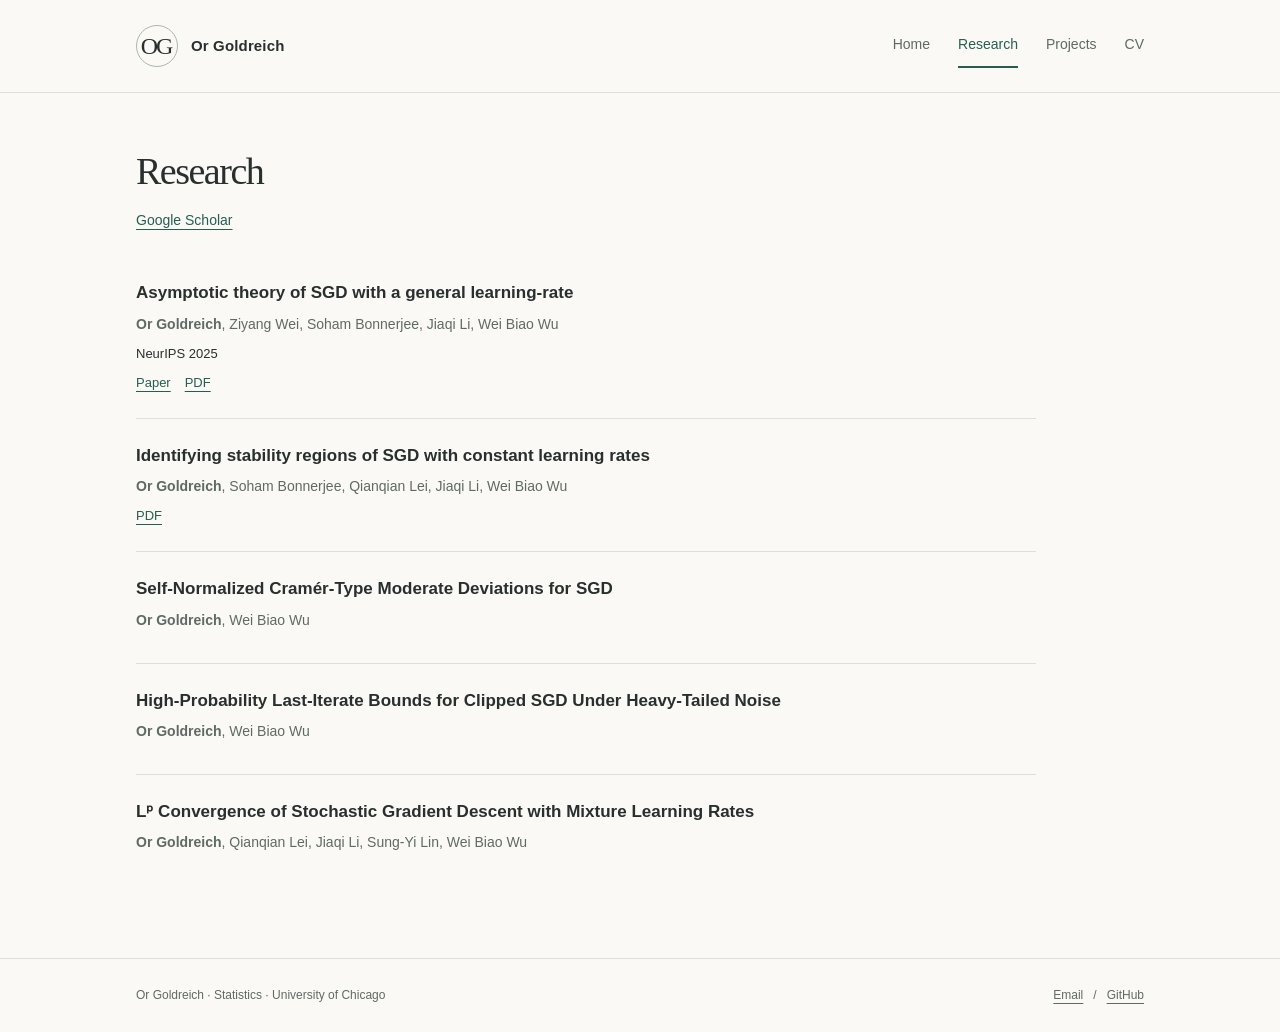
==== public/research.html @ 0536d859 "Publish Or Goldreich academic website with GitHub Pages" ====
<!doctype html>
<html lang="en"><head><meta charset="utf-8"><meta name="viewport" content="width=device-width,initial-scale=1">
<title>Research · Or Goldreich</title><meta name="description" content="Papers by Or Goldreich on stochastic gradient descent, convergence, stability and statistical theory.">
<meta name="theme-color" content="#faf9f6"><meta property="og:title" content="Research · Or Goldreich"><meta property="og:description" content="Papers by Or Goldreich on stochastic gradient descent, convergence, stability and statistical theory."><meta property="og:type" content="website">
<link rel="icon" href="assets/favicon.svg" type="image/svg+xml"><link rel="stylesheet" href="styles.css"><script src="site.js" defer></script></head>
<body><a class="skip" href="#main">Skip to content</a><header class="site-header"><div class="wrap header-inner"><a class="brand" href="index.html" aria-label="Or Goldreich home"><span class="monogram" aria-hidden="true">OG</span><span class="brand-name">Or Goldreich</span></a><nav class="nav" aria-label="Main navigation"><a href="index.html">Home</a><a href="research.html" aria-current="page">Research</a><a href="projects.html">Projects</a><a href="cv.html">CV</a></nav></div></header>
<main class="wrap" id="main"><section class="page-intro research-intro"><h1>Research</h1><p><a href="https://scholar.google.com/citations?hl=en&amp;user=-E0CAHEAAAAJ">Google Scholar</a></p></section><div class="publication-list research-list"><article class="paper"><h3>Asymptotic theory of SGD with a general learning-rate</h3><p class="authors"><strong>Or Goldreich</strong>, Ziyang Wei, Soham Bonnerjee, Jiaqi Li, Wei Biao Wu</p><p class="venue">NeurIPS 2025</p><div class="pub-links"><a href="https://proceedings.neurips.cc/paper_files/paper/2025/hash/21ad9738bb0d93eb2e9ade69ff809da0-Abstract-Conference.html">Paper</a><a href="https://proceedings.neurips.cc/paper_files/paper/2025/file/21ad9738bb0d93eb2e9ade69ff809da0-Paper-Conference.pdf">PDF</a></div></article><article class="paper"><h3>Identifying stability regions of SGD with constant learning rates</h3><p class="authors"><strong>Or Goldreich</strong>, Soham Bonnerjee, Qianqian Lei, Jiaqi Li, Wei Biao Wu</p><div class="pub-links"><a href="https://sohamb01.github.io/drafts/soham_EOS.pdf">PDF</a></div></article><article class="paper"><h3>Self-Normalized Cramér-Type Moderate Deviations for SGD</h3><p class="authors"><strong>Or Goldreich</strong>, Wei Biao Wu</p></article><article class="paper"><h3>High-Probability Last-Iterate Bounds for Clipped SGD Under Heavy-Tailed Noise</h3><p class="authors"><strong>Or Goldreich</strong>, Wei Biao Wu</p></article><article class="paper"><h3>Lᵖ Convergence of Stochastic Gradient Descent with Mixture Learning Rates</h3><p class="authors"><strong>Or Goldreich</strong>, Qianqian Lei, Jiaqi Li, Sung-Yi Lin, Wei Biao Wu</p></article></div></main><footer class="footer"><div class="wrap footer-inner"><span>Or Goldreich · Statistics · University of Chicago</span><span><a href="mailto:orgoldreich@gmail.com">Email</a> &nbsp; / &nbsp; <a href="https://github.com/Goldreich">GitHub</a></span></div></footer></body></html>
---- public/styles.css ----
:root{--paper:#faf9f6;--ink:#282f2d;--muted:#606a65;--accent:#275e50;--accent-light:#e8efe9;--rule:#dedfd7;--white:#fff;--serif:Georgia,'Times New Roman',serif;--sans:Arial,Helvetica,sans-serif}
*{box-sizing:border-box}html{scroll-behavior:smooth;scroll-padding-top:30px}body{margin:0;background:var(--paper);color:var(--ink);font:16px/1.7 var(--sans);-webkit-font-smoothing:antialiased}a{color:var(--accent);text-decoration-thickness:1px;text-underline-offset:4px}a:hover{color:#173d32}button,select{font:inherit}button,a,select,summary{-webkit-tap-highlight-color:transparent}button{cursor:pointer}a:focus-visible,button:focus-visible,select:focus-visible,summary:focus-visible{outline:3px solid #a76e29;outline-offset:5px}button:disabled{cursor:default}.skip{position:fixed;top:-100px;left:12px;z-index:20;background:var(--white);padding:10px 20px}.skip:focus{top:10px}.wrap{max-width:1080px;margin:auto;padding:0 36px}.site-header{border-bottom:1px solid var(--rule)}.header-inner{min-height:92px;display:flex;align-items:center;justify-content:space-between;gap:30px}.brand{display:flex;gap:13px;align-items:center;text-decoration:none;color:var(--ink);font-size:15px;font-weight:600;letter-spacing:.01em}.monogram{font:24px var(--serif);width:42px;height:42px;border:1px solid #acb7ae;border-radius:50%;display:grid;place-items:center;letter-spacing:-2px;padding-right:2px}.nav{display:flex;gap:28px;align-items:center}.nav a{color:var(--muted);font-size:14px;text-decoration:none;padding:9px 0;border-bottom:2px solid transparent}.nav a:hover,.nav a[aria-current=page]{color:var(--accent);border-color:var(--accent)}main{min-height:70vh}h1,h2,h3,p{margin-top:0}h1,h2,h3{font-weight:400;line-height:1.2;font-family:var(--serif)}h1{font-size:52px;letter-spacing:-1.5px;margin-bottom:22px}h2{font-size:30px;letter-spacing:-.5px;margin-bottom:16px}h3{font-size:23px;letter-spacing:-.25px;margin-bottom:12px}.eyebrow{text-transform:uppercase;font-size:11px;letter-spacing:.16em;font-weight:600;color:var(--accent);margin-bottom:18px}.intro{padding:66px 0 53px;max-width:770px}.intro h1{font-size:66px;margin-bottom:9px}.role{font-size:17px;color:var(--muted);margin-bottom:26px}.lead{font-size:18px;line-height:1.8;max-width:730px}.intro .lead{margin-bottom:15px}.intro .bio-more{color:var(--muted);max-width:710px}.link-row{display:flex;gap:22px;flex-wrap:wrap;align-items:center;font-size:14px}.intro .link-row{margin-top:24px}.arrow{font-family:var(--sans);margin-left:5px}.topics{display:flex;gap:12px 25px;flex-wrap:wrap;color:var(--muted);font-size:13px;padding-top:23px}.topics span::before{content:'·';padding-right:9px;color:var(--accent)}.section{padding:38px 0 46px;border-top:1px solid var(--rule)}.section-heading{display:flex;justify-content:space-between;align-items:baseline;gap:20px;margin-bottom:24px}.section-heading h2{margin:0}.section-heading>a{font-size:13px;white-space:nowrap}.section-number{font:12px var(--sans);letter-spacing:.08em;color:var(--muted);margin-right:18px;vertical-align:middle}.paper{padding:27px 0;border-bottom:1px solid var(--rule)}.paper:last-child{border-bottom:0;padding-bottom:0}.paper:first-child{padding-top:0}.paper h3{font-size:23px;max-width:790px;margin-bottom:10px}.paper h3 a{color:var(--ink);text-decoration:none}.paper h3 a:hover{text-decoration:underline;text-decoration-color:var(--accent)}.authors{font-size:14px;color:var(--muted);margin-bottom:8px}.venue{font-size:13px;color:var(--accent);margin-bottom:13px}.paper p.description{max-width:760px;font-size:15px;margin-bottom:15px}.badge{display:inline-block;border:1px solid #c3d2c8;background:#eef3ef;color:var(--accent);padding:2px 8px;font:11px/1.6 var(--sans);letter-spacing:.025em;margin-bottom:11px}.badge.neutral{border-color:var(--rule);background:transparent;color:var(--muted)}.project-feature{display:grid;grid-template-columns:1fr 1fr;gap:40px;align-items:start}.project-feature h3{font-size:29px;max-width:380px}.project-feature p{color:var(--muted);font-size:15px;max-width:440px}.button{display:inline-flex;align-items:center;justify-content:center;gap:12px;padding:10px 17px;border:1px solid var(--accent);font-size:13px;line-height:1.5;text-decoration:none;border-radius:2px;background:var(--accent);color:white}.button:hover{background:#1b453a;color:white}.button.secondary{color:var(--accent);background:transparent}.button.secondary:hover{background:var(--accent-light)}.button-row{display:flex;gap:12px;flex-wrap:wrap;margin:22px 0 12px}.figure-panel{background:#f0f2ed;padding:23px 25px 19px;border:1px solid #dce2d9;border-radius:3px}.figure-panel .eyebrow{font-size:10px;letter-spacing:.1em;margin-bottom:20px}.figure-caption{font-size:11px;color:var(--muted);margin:15px 0 0;line-height:1.6}.mini-row{display:grid;grid-template-columns:89px 1fr 30px;align-items:center;gap:10px;margin:13px 0;font-size:11px}.mini-row .track{height:18px}.track{position:relative;min-width:0;height:26px}.track::before{content:'';position:absolute;left:0;right:0;top:50%;height:1px;background:#d5dcd4}.interval{position:absolute;top:calc(50% - 3px);height:6px;background:#b0c4b5;border-radius:1px}.dot{position:absolute;top:calc(50% - 4px);width:8px;height:8px;background:var(--accent);border-radius:50%;transform:translateX(-50%)}.num{font-variant-numeric:tabular-nums;text-align:right}.background-note{display:grid;grid-template-columns:1fr 1fr;gap:60px}.background-note p{font-size:15px;color:var(--muted)}.footer{border-top:1px solid var(--rule);padding:26px 0;margin-top:28px;color:var(--muted);font-size:12px}.footer-inner{display:flex;justify-content:space-between;gap:20px;flex-wrap:wrap}.footer a{color:var(--muted)}.page-intro{padding:56px 0 32px;max-width:780px}.page-intro .lead{color:var(--muted);font-size:17px}.page-intro h1{font-size:48px}.filters{display:flex;gap:7px;flex-wrap:wrap;padding:0 0 28px}.filter{padding:7px 14px;border:1px solid var(--rule);border-radius:2px;background:transparent;color:var(--muted);font-size:12px}.filter[aria-pressed=true]{background:var(--accent);border-color:var(--accent);color:white}.filter:hover{border-color:var(--accent)}.publication-list{padding-bottom:45px}.result-count{font-size:12px;color:var(--muted);margin-bottom:26px}.pub-links{display:flex;gap:19px;align-items:center;font-size:13px;flex-wrap:wrap}.citation{margin-top:17px}.citation summary{font-size:12px;cursor:pointer;color:var(--muted)}.citation pre{font:12px/1.6 monospace;white-space:pre-wrap;overflow-wrap:anywhere;background:#eeefea;padding:20px;margin-top:12px}.copy{font-size:12px;padding:5px 10px;background:white;border:1px solid var(--rule);border-radius:2px;color:var(--accent)}[hidden]{display:none!important}.project-list .project-feature{padding:5px 0 36px}.small-project{display:grid;grid-template-columns:170px 1fr;gap:25px;padding:27px 0;border-top:1px solid var(--rule)}.small-project h3{font-size:23px}.small-project p{font-size:15px;color:var(--muted);margin-bottom:0}.back-link{font-size:12px;display:inline-block;margin-top:34px}.project-intro{padding-top:30px;max-width:820px}.project-intro h1{font-size:48px}.project-intro .lead{font-size:18px}.snapshot{font-size:12px;color:var(--muted);padding-left:11px;border-left:2px solid #aebfaf;margin:21px 0 0}.metrics{display:grid;grid-template-columns:repeat(4,1fr);border-block:1px solid var(--rule);margin:35px 0 40px;padding:23px 0}.metric{border-right:1px solid var(--rule);padding:0 22px}.metric:first-child{padding-left:0}.metric:last-child{border:0}.metric strong{font:32px var(--serif);display:block;margin-bottom:5px}.metric span{font-size:12px;color:var(--muted)}.project-layout{display:grid;grid-template-columns:170px minmax(0,1fr);gap:48px;padding-bottom:40px}.article-nav{font-size:12px}.article-nav p{font-weight:600;margin-bottom:10px}.article-nav a{display:block;margin:8px 0;color:var(--muted);text-decoration:none}.article-nav a:hover{color:var(--accent)}.article-section{padding:0 0 37px;margin-bottom:34px;border-bottom:1px solid var(--rule)}.article-section:last-child{border:0;margin:0;padding-bottom:0}.article-section p{font-size:15px}.article-section h2{font-size:29px}.article-section h3{font-size:20px;margin-top:23px}.chart-box{background:white;border:1px solid var(--rule);padding:23px 25px;border-radius:3px;margin-top:24px}.chart-top{display:flex;align-items:center;justify-content:space-between;gap:18px;flex-wrap:wrap;margin-bottom:18px}.chart-top h3{font:15px var(--sans);margin:0;font-weight:600}.segmented{display:flex;border:1px solid var(--rule);border-radius:3px;overflow:hidden}.segmented button{padding:5px 11px;font-size:11px;border:0;background:transparent;color:var(--muted)}.segmented button[aria-pressed=true]{color:white;background:var(--accent)}.legend{font-size:11px;color:var(--muted);display:flex;gap:16px;flex-wrap:wrap;margin:10px 0 20px}.legend-dot::before{content:'';display:inline-block;width:7px;height:7px;background:var(--accent);border-radius:50%;margin-right:7px}.legend-line::before{content:'';display:inline-block;width:16px;height:5px;background:#b0c4b5;margin-right:7px;vertical-align:middle}.chart-row{display:grid;grid-template-columns:156px minmax(0,1fr) 36px;gap:12px;align-items:center;margin:7px 0;font-size:11px}.chart-row .num{font-size:12px}.chart-ticks{display:grid;grid-template-columns:156px minmax(0,1fr) 36px;gap:12px;font-size:10px;color:var(--muted);margin-bottom:12px}.tick-track{display:flex;justify-content:space-between}.chart-labels{display:flex;justify-content:space-between;font-size:10px;letter-spacing:.03em;text-transform:uppercase;color:var(--muted);margin-bottom:14px}.chart-sort{margin-top:18px;font-size:11px;display:flex;align-items:center;gap:8px;color:var(--muted)}.chart-sort select{border:1px solid var(--rule);background:var(--paper);padding:4px 7px;border-radius:2px;font-size:11px;color:var(--ink)}.readout{font-size:12px!important;margin:16px 0 0;color:var(--muted)}.steps{padding-left:21px}.steps li{font-size:14px;padding:4px 0 8px 8px}.steps strong{font-weight:600}.evaluation{width:100%;border-collapse:collapse;font-size:13px;margin:20px 0}.evaluation td,.evaluation th{text-align:left;padding:12px 10px;border-bottom:1px solid var(--rule);font-weight:400}.evaluation th{color:var(--muted);font-size:11px}.evaluation td:first-child,.evaluation th:first-child{padding-left:0}.evaluation td:not(:first-child){font-variant-numeric:tabular-nums}.note{border-left:2px solid #bac9ba;padding:0 0 0 15px;color:var(--muted);font-size:13px!important}.limitations{padding-left:20px}.limitations li{font-size:14px;margin-bottom:12px;padding-left:3px}.source-note{font-size:11px!important;color:var(--muted);overflow-wrap:anywhere}.cv-intro{display:flex;gap:30px;align-items:flex-start;justify-content:space-between}.cv-intro h1{margin-bottom:18px}.cv-intro .button{flex-shrink:0;margin-top:35px}.timeline-row{display:grid;grid-template-columns:155px 1fr;gap:30px;padding:23px 0;border-bottom:1px solid var(--rule)}.timeline-row:last-child{border-bottom:0}.timeline-date{font-size:12px;color:var(--muted);padding-top:4px}.timeline-row h3{font-family:var(--sans);font-weight:600;font-size:16px;letter-spacing:0;margin-bottom:6px}.timeline-row p{font-size:14px;margin-bottom:7px;color:var(--muted)}.timeline-row .degree{color:var(--ink)}.skills-line{font-size:15px;color:var(--muted)}.no-js-note{font-size:12px;color:var(--muted)}
@media(min-width:1100px){.article-nav{position:sticky;top:30px;align-self:start}}
@media(max-width:760px){.wrap{padding:0 24px}.header-inner{min-height:84px;gap:18px}.nav{gap:18px}.brand-name{display:none}.intro{padding:44px 0 40px}.intro h1{font-size:54px}.lead{font-size:17px}.section{padding:30px 0 34px}.project-feature{grid-template-columns:1fr;gap:25px}.figure-panel{max-width:550px}.background-note{grid-template-columns:1fr;gap:16px}.page-intro{padding-top:42px}.page-intro h1{font-size:42px}.project-layout{grid-template-columns:1fr;gap:22px}.article-nav{display:flex;gap:16px;flex-wrap:wrap;border-bottom:1px solid var(--rule);padding-bottom:16px}.article-nav p{display:none}.article-nav a{margin:0}.metrics{margin:29px 0}.metric{padding:0 14px}.metric strong{font-size:27px}.metric span{font-size:11px}.project-intro h1{font-size:42px}.small-project{grid-template-columns:1fr;gap:3px}.timeline-row{grid-template-columns:125px 1fr;gap:18px}.cv-intro{flex-direction:column;gap:0}.cv-intro .button{margin-top:0;margin-bottom:10px}.chart-row,.chart-ticks{grid-template-columns:130px minmax(0,1fr) 30px;gap:9px}.chart-box{padding:20px}.section-heading{gap:10px}.section-number{margin-right:10px}}
@media(max-width:420px){.wrap{padding:0 19px}.nav{gap:17px}.monogram{width:35px;height:35px;font-size:21px}.intro h1{font-size:48px}.role{font-size:15px}.section-heading h2{font-size:26px}.metrics{grid-template-columns:1fr 1fr;gap:19px 0}.metric{padding:0 17px}.metric:nth-child(3){padding-left:0}.metric:nth-child(2){border:0}.metric strong{font-size:28px}.chart-row,.chart-ticks{grid-template-columns:105px minmax(0,1fr) 28px;gap:7px}.chart-box{padding:16px 12px}.chart-row{font-size:10px}.chart-row .num{font-size:11px}.timeline-row{grid-template-columns:1fr;gap:4px}.paper h3{font-size:22px}.project-intro h1{font-size:37px}.evaluation{font-size:11px}.evaluation td,.evaluation th{padding:10px 6px}.button-row{gap:8px}.button{padding:9px 13px}.footer-inner{gap:7px}}
@media(prefers-reduced-motion:reduce){html{scroll-behavior:auto}}

/* Plain academic home and paper list. */
.home-intro{max-width:760px;padding-top:70px;padding-bottom:65px}.home-intro h1{font-size:54px}.home-intro .role{line-height:1.7}.research-intro{padding-bottom:24px}.research-intro h1{font-size:38px;margin-bottom:14px}.research-intro p{font-size:14px;margin-bottom:0}.research-list .paper{padding:24px 0}.research-list .paper h3{font:600 17px/1.5 var(--sans);letter-spacing:0;margin-bottom:7px;max-width:900px}.research-list .authors{margin-bottom:6px}.research-list .venue{margin-bottom:7px;color:var(--ink)}.research-list .pub-links{gap:14px;font-size:13px}.research-list{max-width:900px}.home-intro .link-row{gap:15px 22px}@media(max-width:760px){.home-intro{padding-top:44px}.home-intro h1{font-size:46px}.research-intro h1{font-size:34px}}

.small-project{grid-template-columns:210px 1fr}.small-project .badge{white-space:nowrap}@media(max-width:760px){.small-project{grid-template-columns:1fr}}

/* Homepage portrait; the frame hides the source screenshot's edge controls. */
.home-intro{max-width:none;display:grid;grid-template-columns:minmax(0,1fr) 250px;gap:58px;align-items:start}.home-copy{min-width:0}.profile-photo{width:100%;aspect-ratio:5/6;overflow:hidden;border-radius:3px;background:#e5e7e2}.profile-photo img{display:block;width:100%;height:auto;transform:translateY(-3.2%)}
@media(max-width:760px){.home-intro{grid-template-columns:1fr;gap:30px}.profile-photo{grid-row:1;width:190px}.home-copy{grid-row:2}}
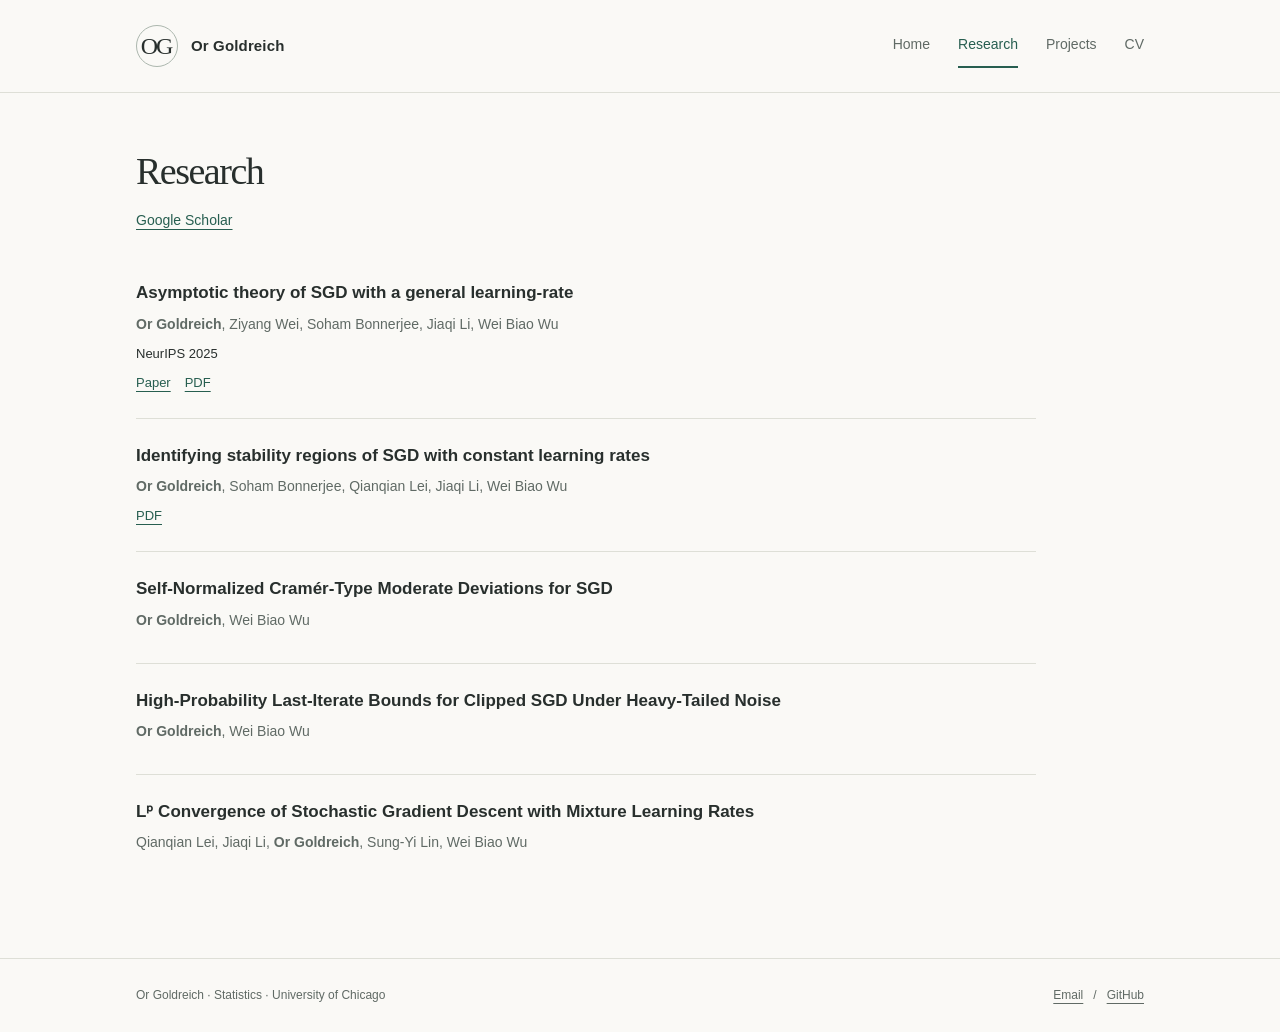
==== commit 2e5729c0: "Correct author order for the mixture learning-rates paper" ====
--- a/public/research.html
+++ b/public/research.html
@@ -4,4 +4,4 @@
 <meta name="theme-color" content="#faf9f6"><meta property="og:title" content="Research · Or Goldreich"><meta property="og:description" content="Papers by Or Goldreich on stochastic gradient descent, convergence, stability and statistical theory."><meta property="og:type" content="website">
 <link rel="icon" href="assets/favicon.svg" type="image/svg+xml"><link rel="stylesheet" href="styles.css"><script src="site.js" defer></script></head>
 <body><a class="skip" href="#main">Skip to content</a><header class="site-header"><div class="wrap header-inner"><a class="brand" href="index.html" aria-label="Or Goldreich home"><span class="monogram" aria-hidden="true">OG</span><span class="brand-name">Or Goldreich</span></a><nav class="nav" aria-label="Main navigation"><a href="index.html">Home</a><a href="research.html" aria-current="page">Research</a><a href="projects.html">Projects</a><a href="cv.html">CV</a></nav></div></header>
-<main class="wrap" id="main"><section class="page-intro research-intro"><h1>Research</h1><p><a href="https://scholar.google.com/citations?hl=en&amp;user=-E0CAHEAAAAJ">Google Scholar</a></p></section><div class="publication-list research-list"><article class="paper"><h3>Asymptotic theory of SGD with a general learning-rate</h3><p class="authors"><strong>Or Goldreich</strong>, Ziyang Wei, Soham Bonnerjee, Jiaqi Li, Wei Biao Wu</p><p class="venue">NeurIPS 2025</p><div class="pub-links"><a href="https://proceedings.neurips.cc/paper_files/paper/2025/hash/21ad9738bb0d93eb2e9ade69ff809da0-Abstract-Conference.html">Paper</a><a href="https://proceedings.neurips.cc/paper_files/paper/2025/file/21ad9738bb0d93eb2e9ade69ff809da0-Paper-Conference.pdf">PDF</a></div></article><article class="paper"><h3>Identifying stability regions of SGD with constant learning rates</h3><p class="authors"><strong>Or Goldreich</strong>, Soham Bonnerjee, Qianqian Lei, Jiaqi Li, Wei Biao Wu</p><div class="pub-links"><a href="https://sohamb01.github.io/drafts/soham_EOS.pdf">PDF</a></div></article><article class="paper"><h3>Self-Normalized Cramér-Type Moderate Deviations for SGD</h3><p class="authors"><strong>Or Goldreich</strong>, Wei Biao Wu</p></article><article class="paper"><h3>High-Probability Last-Iterate Bounds for Clipped SGD Under Heavy-Tailed Noise</h3><p class="authors"><strong>Or Goldreich</strong>, Wei Biao Wu</p></article><article class="paper"><h3>Lᵖ Convergence of Stochastic Gradient Descent with Mixture Learning Rates</h3><p class="authors"><strong>Or Goldreich</strong>, Qianqian Lei, Jiaqi Li, Sung-Yi Lin, Wei Biao Wu</p></article></div></main><footer class="footer"><div class="wrap footer-inner"><span>Or Goldreich · Statistics · University of Chicago</span><span><a href="mailto:orgoldreich@gmail.com">Email</a> &nbsp; / &nbsp; <a href="https://github.com/Goldreich">GitHub</a></span></div></footer></body></html>+<main class="wrap" id="main"><section class="page-intro research-intro"><h1>Research</h1><p><a href="https://scholar.google.com/citations?hl=en&amp;user=-E0CAHEAAAAJ">Google Scholar</a></p></section><div class="publication-list research-list"><article class="paper"><h3>Asymptotic theory of SGD with a general learning-rate</h3><p class="authors"><strong>Or Goldreich</strong>, Ziyang Wei, Soham Bonnerjee, Jiaqi Li, Wei Biao Wu</p><p class="venue">NeurIPS 2025</p><div class="pub-links"><a href="https://proceedings.neurips.cc/paper_files/paper/2025/hash/21ad9738bb0d93eb2e9ade69ff809da0-Abstract-Conference.html">Paper</a><a href="https://proceedings.neurips.cc/paper_files/paper/2025/file/21ad9738bb0d93eb2e9ade69ff809da0-Paper-Conference.pdf">PDF</a></div></article><article class="paper"><h3>Identifying stability regions of SGD with constant learning rates</h3><p class="authors"><strong>Or Goldreich</strong>, Soham Bonnerjee, Qianqian Lei, Jiaqi Li, Wei Biao Wu</p><div class="pub-links"><a href="https://sohamb01.github.io/drafts/soham_EOS.pdf">PDF</a></div></article><article class="paper"><h3>Self-Normalized Cramér-Type Moderate Deviations for SGD</h3><p class="authors"><strong>Or Goldreich</strong>, Wei Biao Wu</p></article><article class="paper"><h3>High-Probability Last-Iterate Bounds for Clipped SGD Under Heavy-Tailed Noise</h3><p class="authors"><strong>Or Goldreich</strong>, Wei Biao Wu</p></article><article class="paper"><h3>Lᵖ Convergence of Stochastic Gradient Descent with Mixture Learning Rates</h3><p class="authors">Qianqian Lei, Jiaqi Li, <strong>Or Goldreich</strong>, Sung-Yi Lin, Wei Biao Wu</p></article></div></main><footer class="footer"><div class="wrap footer-inner"><span>Or Goldreich · Statistics · University of Chicago</span><span><a href="mailto:orgoldreich@gmail.com">Email</a> &nbsp; / &nbsp; <a href="https://github.com/Goldreich">GitHub</a></span></div></footer></body></html>
